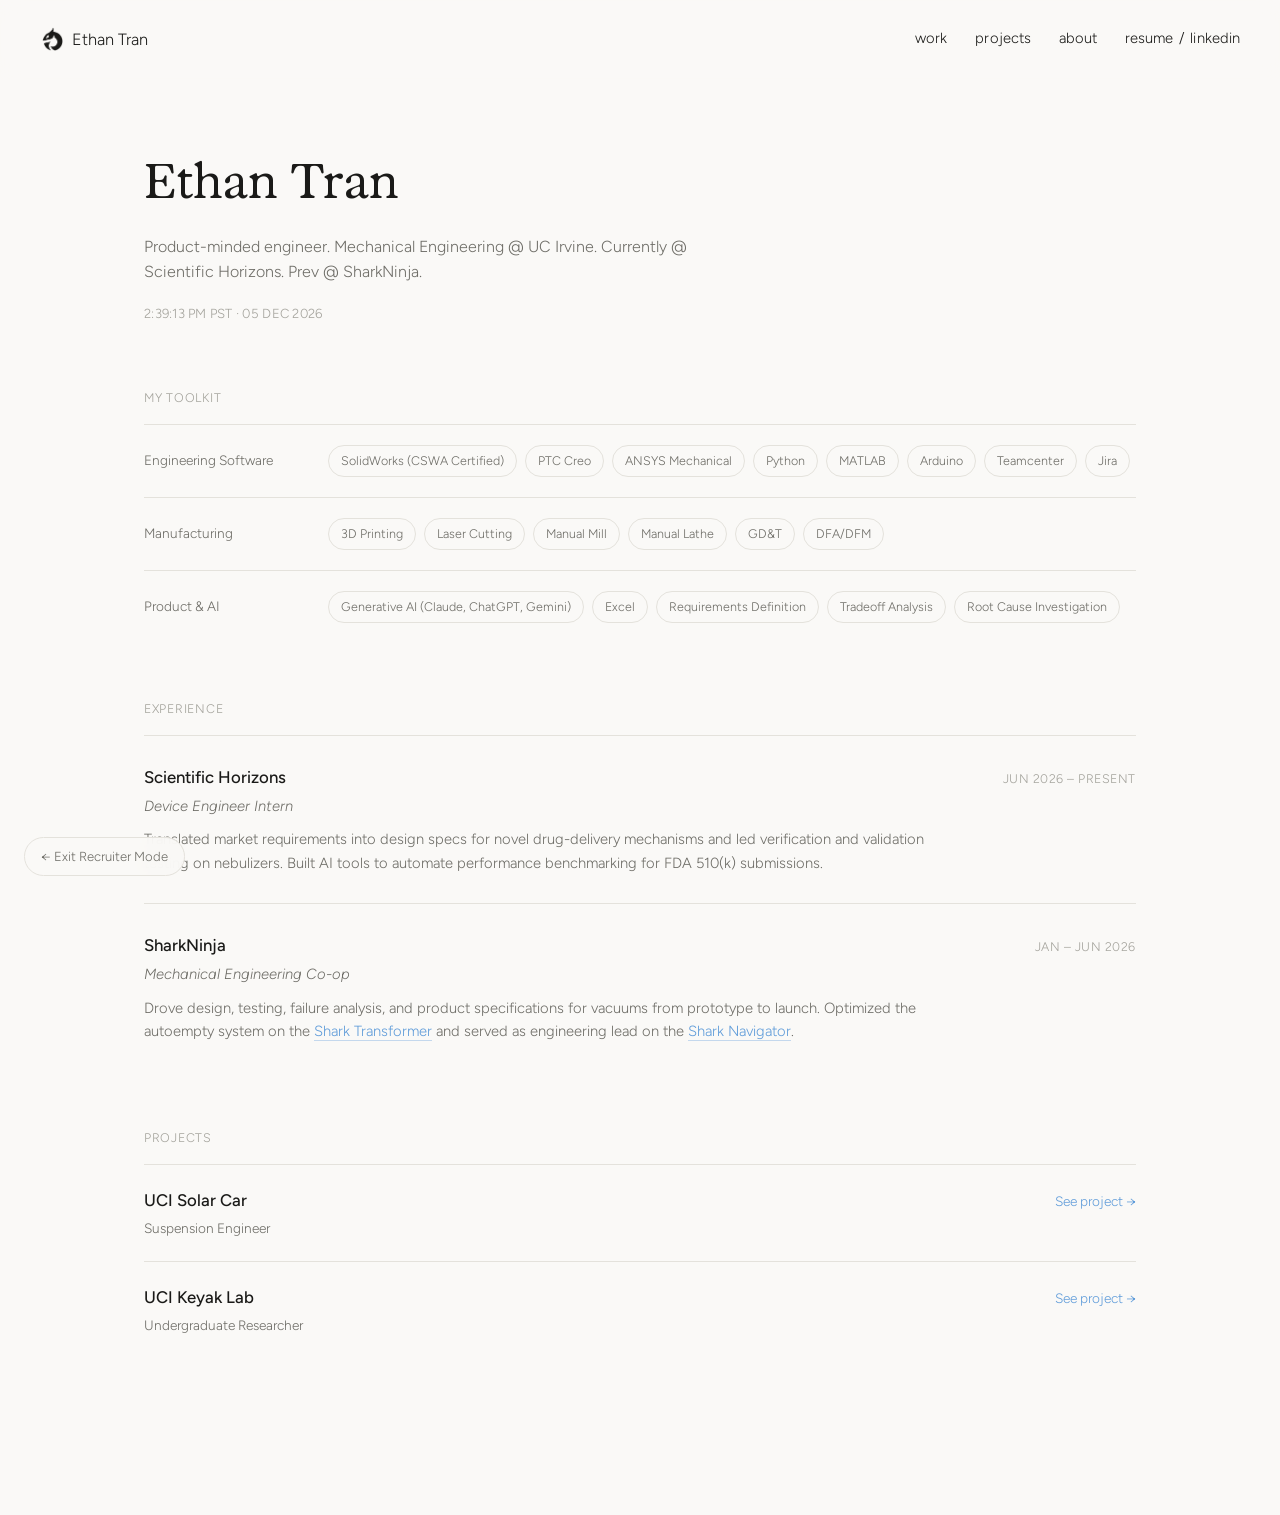
==== recruiter.html @ d41831ea "Move My Toolkit above Experience on Recruiter Mode Co-Authored-By: Claude Sonnet 5 <noreply@anthropi" ====
<!doctype html>
<html lang="en">
<head>
<meta charset="utf-8">
<title>Ethan Tran — Recruiter Mode</title>
<meta name="viewport" content="width=device-width, initial-scale=1" />
<meta name="robots" content="noindex" />
<link rel="icon" type="image/png" href="assets/home/favicon.png">
<link rel="apple-touch-icon" href="assets/home/favicon.png">
<link rel="preconnect" href="https://fonts.googleapis.com">
<link rel="preconnect" href="https://fonts.gstatic.com" crossorigin>
<link href="https://fonts.googleapis.com/css2?family=Figtree:wght@300;400;500;600;700&display=swap" rel="stylesheet">

<style>
  @font-face {
    font-family: "Exposure Trial VAR";
    src: url("assets/home/ExposureTrialVAR.ttf") format("truetype-variations");
    font-weight: 400;
    font-style: normal;
  }

  :root {
    --bg: #faf9f7;
    --bg-panel: #f1efeb;
    --ink: #1a1a18;
    --ink-soft: #6d6c66;
    --ink-faint: #a3a29b;
    --line: #e4e2dc;
    --blue: #5e9bd9;
    --blue-soft: #cfe1f5;
    --focus: #1a1a18;
    --nav-h: 80px;
  }

  @media (prefers-color-scheme: dark) {
    :root:not([data-theme="light"]) {
      --bg: #171613;
      --bg-panel: #201f1b;
      --ink: #f3f2ee;
      --ink-soft: #a4a29a;
      --ink-faint: #6f6d66;
      --line: #322f29;
      --blue: #6fabdc;
      --blue-soft: #2d3a58;
      --focus: #f3f2ee;
    }
  }

  :root[data-theme="dark"] {
    --bg: #171613;
    --bg-panel: #201f1b;
    --ink: #f3f2ee;
    --ink-soft: #a4a29a;
    --ink-faint: #6f6d66;
    --line: #322f29;
    --blue: #6fabdc;
    --blue-soft: #2d3a58;
    --focus: #f3f2ee;
  }

  * { box-sizing: border-box; }

  html { background: var(--bg); }

  body {
    margin: 0;
    background: var(--bg);
    color: var(--ink);
    font-family: "Figtree", -apple-system, BlinkMacSystemFont, "Segoe UI", sans-serif;
    font-weight: 300;
    font-size: 16px;
    line-height: 1.6;
    -webkit-font-smoothing: antialiased;
  }

  a { color: inherit; }

  @media (hover: hover) and (pointer: fine) {
    * { cursor: none !important; }
  }

  .cursor-dot {
    position: fixed;
    top: 0;
    left: 0;
    width: 9px;
    height: 9px;
    border-radius: 50%;
    background: var(--ink);
    pointer-events: none;
    z-index: 998;
    opacity: 0;
    transform: translate(-50%, -50%);
    transition: opacity 0.15s ease, transform 0.06s ease-out;
    will-change: transform, opacity;
  }

  .cursor-dot.is-visible { opacity: 1; }

  .cursor-dot.is-clicking {
    opacity: 0;
    transform: translate(-50%, -50%) scale(0.3);
  }

  .cursor-ripple {
    position: fixed;
    top: 0;
    left: 0;
    width: 11px;
    height: 11px;
    border-radius: 50%;
    border: 1.5px solid var(--ink);
    pointer-events: none;
    z-index: 997;
    transform: translate(-50%, -50%) scale(1);
    opacity: 0.6;
    animation: cursorRipple 0.55s ease-out forwards;
  }

  @keyframes cursorRipple {
    to {
      transform: translate(-50%, -50%) scale(3.4);
      opacity: 0;
    }
  }

  .wrap {
    max-width: 1040px;
    margin: 0 auto;
    padding: 0 24px;
  }

  /* ---------- Nav (same component as index.html) ---------- */

  .site-nav {
    position: fixed;
    top: 0;
    left: 0;
    right: 0;
    z-index: 510;
    display: flex;
    align-items: center;
    justify-content: space-between;
    padding: 26px 40px;
    background: color-mix(in srgb, var(--bg) 90%, transparent);
    backdrop-filter: blur(10px);
    border-bottom: 1px solid transparent;
    transition: border-color 0.25s ease;
  }

  .site-nav.scrolled { border-bottom-color: var(--line); }

  .logo {
    display: flex;
    align-items: center;
    gap: 8px;
    text-decoration: none;
    color: var(--ink-faint);
  }

  .logo-icon {
    display: inline-block;
    width: 24px;
    height: 24px;
    background-color: var(--ink);
    -webkit-mask: url('assets/home/logo-icon.png') no-repeat center / contain;
    mask: url('assets/home/logo-icon.png') no-repeat center / contain;
  }

  .logo-word {
    font-family: "Figtree", -apple-system, BlinkMacSystemFont, "Segoe UI", sans-serif;
    font-size: 1.02rem;
    font-weight: 300;
    color: var(--ink);
  }

  .nav-links {
    display: flex;
    align-items: center;
    gap: 28px;
    font-size: 0.92rem;
    font-weight: 300;
    letter-spacing: 0.005em;
    color: var(--ink);
  }

  .nav-links a,
  .nav-links button {
    text-decoration: none;
    transition: color 0.15s ease, filter 0.25s ease, opacity 0.25s ease;
    filter: blur(0);
    opacity: 1;
  }

  .nav-links a:hover,
  .nav-links button:hover { color: var(--ink); }

  @media (hover: hover) and (pointer: fine) {
    .nav-links:hover a:not(:hover),
    .nav-links:hover button:not(:hover) {
      filter: blur(1.5px);
      opacity: 0.6;
    }

    .nav-links:hover .nav-dropdown:hover a:not(:hover),
    .nav-links:hover .nav-dropdown:hover button:not(:hover) {
      filter: none;
      opacity: 1;
    }
  }

  .nav-combo { display: inline-flex; align-items: center; gap: 6px; }

  .ext-arrow {
    display: inline-block;
    width: 0;
    overflow: hidden;
    opacity: 0;
    line-height: 1;
    vertical-align: middle;
    transform: translate(-3px, 3px);
    transition: opacity 0.18s ease, transform 0.18s ease, width 0.18s ease, margin-left 0.18s ease;
  }

  .nav-combo a:hover .ext-arrow {
    opacity: 1;
    transform: translate(0, 0);
    width: 0.75em;
    margin-left: 2px;
  }

  .nav-dropdown {
    position: relative;
    display: inline-flex;
    align-items: center;
  }

  .nav-dropdown-trigger {
    font: inherit;
    color: inherit;
    background: transparent;
    border: none;
    cursor: pointer;
    position: relative;
    padding: 4px 8px;
    margin: -4px -8px;
    border-radius: 6px;
    transition: color 0.15s ease, filter 0.25s ease, opacity 0.25s ease, background 0.15s ease;
  }

  .nav-dropdown:hover > .nav-dropdown-trigger,
  .nav-dropdown:focus-within > .nav-dropdown-trigger {
    background: var(--bg);
  }

  .nav-dropdown-menu {
    position: absolute;
    top: 100%;
    left: 0;
    padding-top: 14px;
    opacity: 0;
    visibility: hidden;
    transform: translateY(-4px);
    transition: opacity 0.18s ease, transform 0.18s ease, visibility 0.18s;
    z-index: 50;
  }

  .nav-dropdown-menu-inner {
    display: flex;
    flex-direction: column;
    gap: 12px;
    padding: 10px 12px;
    margin: -10px -12px;
    border-radius: 8px;
    background: var(--bg);
  }

  .nav-dropdown-menu-inner a {
    font-family: "Figtree", -apple-system, BlinkMacSystemFont, "Segoe UI", sans-serif;
    font-size: 0.92rem;
    font-weight: 300;
    letter-spacing: 0.005em;
    color: var(--ink-soft);
    white-space: nowrap;
    text-decoration: none;
    transition: color 0.15s ease;
  }

  .nav-dropdown-menu-inner a:hover {
    color: var(--ink);
  }

  @media (hover: hover) and (pointer: fine) {
    .nav-dropdown:hover .nav-dropdown-menu {
      opacity: 1;
      visibility: visible;
      transform: translateY(0);
    }
  }

  .nav-dropdown:focus-within .nav-dropdown-menu {
    opacity: 1;
    visibility: visible;
    transform: translateY(0);
  }

  @media (max-width: 620px) {
    .site-nav { padding: 20px 24px; }
    .nav-links { gap: 12px; font-size: 0.78rem; }
    .logo-word { display: none; }
  }

  /* ---------- Recruiter mode content ---------- */

  .rec-exit-fixed {
    position: fixed;
    left: 24px;
    bottom: 24px;
    z-index: 520;
    text-decoration: none;
    font-size: 0.82rem;
    color: var(--ink-soft);
    background: color-mix(in srgb, var(--bg) 92%, transparent);
    backdrop-filter: blur(10px);
    border: 1px solid var(--line);
    border-radius: 999px;
    padding: 8px 16px;
    transition: color 0.15s ease, border-color 0.15s ease;
  }

  .rec-exit-fixed:hover {
    color: var(--ink);
    border-color: var(--ink-faint);
  }

  .rec-main { padding: calc(var(--nav-h) + 64px) 0 100px; }

  .rec-name {
    font-family: "Exposure Trial VAR", Georgia, "Times New Roman", serif;
    font-size: clamp(2.2rem, 5vw, 3rem);
    font-weight: 400;
    margin: 0 0 14px;
  }

  .rec-tagline {
    font-size: 1rem;
    color: var(--ink-soft);
    max-width: 60ch;
    margin: 0 0 18px;
  }

  .rec-clock {
    font-size: 0.82rem;
    letter-spacing: 0.02em;
    color: var(--ink-faint);
    margin: 0 0 64px;
  }

  .rec-section { margin: 0 0 56px; }

  .rec-section-label {
    font-size: 0.78rem;
    letter-spacing: 0.06em;
    text-transform: uppercase;
    color: var(--ink-faint);
    margin: 0 0 4px;
  }

  .rec-divider {
    height: 1px;
    background: var(--line);
    margin: 16px 0 0;
  }

  .rec-exp-row {
    display: flex;
    align-items: baseline;
    justify-content: space-between;
    gap: 24px;
    padding: 28px 0;
    border-bottom: 1px solid var(--line);
  }

  .rec-exp-row:last-child { border-bottom: none; }

  .rec-exp-role {
    font-style: italic;
    font-size: 0.92rem;
    color: var(--ink-soft);
    margin: 4px 0 0;
  }

  .rec-exp-company {
    font-weight: 500;
    font-size: 1.05rem;
    color: var(--ink);
    margin: 0;
  }

  .rec-exp-desc {
    font-size: 0.92rem;
    font-weight: 300;
    color: var(--ink-soft);
    max-width: 90ch;
    margin: 10px 0 0;
  }

  .rec-exp-desc a {
    color: var(--blue);
    text-decoration: none;
    border-bottom: 1px solid color-mix(in srgb, var(--blue) 35%, transparent);
    transition: border-color 0.15s ease;
  }

  .rec-exp-desc a:hover { border-bottom-color: var(--blue); }

  .rec-exp-dates {
    flex: none;
    font-size: 0.78rem;
    letter-spacing: 0.04em;
    text-transform: uppercase;
    color: var(--ink-faint);
    white-space: nowrap;
    margin: 0;
  }

  .rec-proj-row {
    display: flex;
    align-items: baseline;
    justify-content: space-between;
    gap: 24px;
    padding: 22px 0;
    border-bottom: 1px solid var(--line);
    text-decoration: none;
    transition: opacity 0.15s ease;
  }

  .rec-proj-row:last-child { border-bottom: none; }
  .rec-proj-row:hover { opacity: 0.7; }

  .rec-proj-name {
    font-size: 1.05rem;
    font-weight: 500;
    color: var(--ink);
    margin: 0;
  }

  .rec-proj-role {
    font-size: 0.85rem;
    color: var(--ink-soft);
    margin: 4px 0 0;
  }

  .rec-proj-link {
    flex: none;
    font-size: 0.85rem;
    color: var(--blue);
    white-space: nowrap;
  }

  .rec-skill-row {
    display: flex;
    align-items: baseline;
    gap: 24px;
    padding: 20px 0;
    border-bottom: 1px solid var(--line);
  }

  .rec-skill-row:last-child { border-bottom: none; }

  .rec-skill-label {
    flex: none;
    width: 160px;
    font-size: 0.85rem;
    color: var(--ink-soft);
    margin: 0;
  }

  .rec-skill-tags {
    display: flex;
    flex-wrap: wrap;
    gap: 8px;
  }

  .rec-skill-tags .tag {
    font-size: 0.78rem;
    padding: 5px 12px;
    border-radius: 999px;
    border: 1px solid var(--line);
    color: var(--ink-soft);
  }

  @media (max-width: 620px) {
    .site-nav { padding: 20px 24px; }
    .rec-main { padding: calc(var(--nav-h) + 32px) 0 90px; }
    .rec-exp-row,
    .rec-proj-row { flex-direction: column; gap: 8px; }
    .rec-exp-dates { order: -1; }
    .rec-exit-fixed { left: 16px; bottom: 16px; font-size: 0.78rem; padding: 7px 14px; }
    .rec-skill-row { flex-direction: column; gap: 8px; }
    .rec-skill-label { width: auto; }
  }
</style>
</head>
<body>

<nav class="site-nav" id="siteNav" aria-label="Primary">
  <a class="logo" href="index.html" aria-label="Home">
    <span class="logo-icon" aria-hidden="true"></span>
    <span class="logo-word">Ethan Tran</span>
  </a>
  <div class="nav-links">
    <a href="index.html#work">work</a>
    <a href="index.html#projects">projects</a>
    <a href="index.html#about">about</a>
    <span class="nav-combo">
      <span class="nav-dropdown">
        <button type="button" class="nav-dropdown-trigger">resume</button>
        <span class="nav-dropdown-menu">
          <span class="nav-dropdown-menu-inner">
            <a href="https://docs.google.com/document/d/1rJEJRMKceWwP73SUO2LYY76DwfyI2juCGerYz3LcPVM/edit?usp=sharing" target="_blank" rel="noopener">engineering<span class="ext-arrow" aria-hidden="true">↗</span></a>
            <a href="https://docs.google.com/document/d/1BtlsLGTcUjhMwRgH1eqHENIqk-EYnM8XyZsXeI-KRIs/edit?usp=sharing" target="_blank" rel="noopener">product<span class="ext-arrow" aria-hidden="true">↗</span></a>
          </span>
        </span>
      </span> / <a href="https://www.linkedin.com/in/ethandtran/" target="_blank" rel="noopener">linkedin<span class="ext-arrow" aria-hidden="true">↗</span></a>
    </span>
  </div>
</nav>

<a class="rec-exit-fixed" href="index.html">← Exit Recruiter Mode</a>

<main class="rec-main">
  <div class="wrap">
    <h1 class="rec-name">Ethan Tran</h1>
    <p class="rec-tagline">Product-minded engineer. Mechanical Engineering @ UC Irvine. Currently @ Scientific Horizons. Prev @ SharkNinja.</p>
    <p class="rec-clock" id="recClock">&nbsp;</p>

    <section class="rec-section">
      <p class="rec-section-label">My Toolkit</p>
      <div class="rec-divider"></div>

      <div class="rec-skill-row">
        <p class="rec-skill-label">Engineering Software</p>
        <div class="rec-skill-tags">
          <span class="tag">SolidWorks (CSWA Certified)</span>
          <span class="tag">PTC Creo</span>
          <span class="tag">ANSYS Mechanical</span>
          <span class="tag">Python</span>
          <span class="tag">MATLAB</span>
          <span class="tag">Arduino</span>
          <span class="tag">Teamcenter</span>
          <span class="tag">Jira</span>
        </div>
      </div>

      <div class="rec-skill-row">
        <p class="rec-skill-label">Manufacturing</p>
        <div class="rec-skill-tags">
          <span class="tag">3D Printing</span>
          <span class="tag">Laser Cutting</span>
          <span class="tag">Manual Mill</span>
          <span class="tag">Manual Lathe</span>
          <span class="tag">GD&amp;T</span>
          <span class="tag">DFA/DFM</span>
        </div>
      </div>

      <div class="rec-skill-row">
        <p class="rec-skill-label">Product &amp; AI</p>
        <div class="rec-skill-tags">
          <span class="tag">Generative AI (Claude, ChatGPT, Gemini)</span>
          <span class="tag">Excel</span>
          <span class="tag">Requirements Definition</span>
          <span class="tag">Tradeoff Analysis</span>
          <span class="tag">Root Cause Investigation</span>
        </div>
      </div>
    </section>

    <section class="rec-section">
      <p class="rec-section-label">Experience</p>
      <div class="rec-divider"></div>

      <div class="rec-exp-row">
        <div>
          <p class="rec-exp-company">Scientific Horizons</p>
          <p class="rec-exp-role">Device Engineer Intern</p>
          <p class="rec-exp-desc">Translated market requirements into design specs for novel drug-delivery mechanisms and led verification and validation testing on nebulizers. Built AI tools to automate performance benchmarking for FDA 510(k) submissions.</p>
        </div>
        <p class="rec-exp-dates">Jun 2026 – Present</p>
      </div>

      <div class="rec-exp-row">
        <div>
          <p class="rec-exp-company">SharkNinja</p>
          <p class="rec-exp-role">Mechanical Engineering Co-op</p>
          <p class="rec-exp-desc">Drove design, testing, failure analysis, and product specifications for vacuums from prototype to launch. Optimized the autoempty system on the <a href="https://www.sharkninja.com/shark-transformer-true-pet-upright-vacuum/LX501UPG1.html" target="_blank" rel="noopener">Shark Transformer</a> and served as engineering lead on the <a href="https://www.costco.com/p/-/shark-navigator-lift-away-upright-vacuum-with-reveal-technology/4201031429" target="_blank" rel="noopener">Shark Navigator</a>.</p>
        </div>
        <p class="rec-exp-dates">Jan – Jun 2026</p>
      </div>
    </section>

    <section class="rec-section">
      <p class="rec-section-label">Projects</p>
      <div class="rec-divider"></div>

      <a class="rec-proj-row" href="index.html#project-solar-car">
        <div>
          <p class="rec-proj-name">UCI Solar Car</p>
          <p class="rec-proj-role">Suspension Engineer</p>
        </div>
        <span class="rec-proj-link">See project →</span>
      </a>

      <a class="rec-proj-row" href="index.html#project-keyak-lab">
        <div>
          <p class="rec-proj-name">UCI Keyak Lab</p>
          <p class="rec-proj-role">Undergraduate Researcher</p>
        </div>
        <span class="rec-proj-link">See project →</span>
      </a>
    </section>
  </div>
</main>

<div class="cursor-dot" id="cursorDot" aria-hidden="true"></div>

<script>
  (function () {
    // Same nav behavior as index.html: border appears once scrolled, and
    // --nav-h is measured (not guessed) so .rec-main's clearance padding
    // always matches the nav's real height at any width.
    var nav = document.getElementById('siteNav');
    window.addEventListener('scroll', function () {
      nav.classList.toggle('scrolled', window.scrollY > 20);
    }, { passive: true });

    var syncNavHeight = function () {
      document.documentElement.style.setProperty('--nav-h', nav.offsetHeight + 'px');
    };
    syncNavHeight();
    window.addEventListener('resize', syncNavHeight);
    if ('ResizeObserver' in window) new ResizeObserver(syncNavHeight).observe(nav);

    // Resume dropdown: blur the link after a click so the menu doesn't
    // stay stuck open once the mouse leaves.
    document.querySelectorAll('.nav-dropdown a, .nav-dropdown button').forEach(function (a) {
      a.addEventListener('click', function () { a.blur(); });
    });

    // Custom cursor dot (same as index.html: replaces the system pointer)
    var hasFinePointer = window.matchMedia('(hover: hover) and (pointer: fine)').matches;
    var cursorDot = document.getElementById('cursorDot');
    if (cursorDot && hasFinePointer) {
      document.addEventListener('mousemove', function (e) {
        cursorDot.style.left = e.clientX + 'px';
        cursorDot.style.top = e.clientY + 'px';
        cursorDot.classList.add('is-visible');
      });
      document.addEventListener('mouseleave', function () {
        cursorDot.classList.remove('is-visible');
      });

      // Click: the dot ducks out and a ring ripples outward from the click point
      document.addEventListener('mousedown', function (e) {
        var ripple = document.createElement('div');
        ripple.className = 'cursor-ripple';
        ripple.style.left = e.clientX + 'px';
        ripple.style.top = e.clientY + 'px';
        document.body.appendChild(ripple);
        ripple.addEventListener('animationend', function () {
          ripple.remove();
        });

        cursorDot.classList.add('is-clicking');
        setTimeout(function () {
          cursorDot.classList.remove('is-clicking');
        }, 200);
      });
    }
  })();

  (function () {
    // Same technique as index.html's footer clock (Intl.DateTimeFormat
    // pinned to America/Los_Angeles), just with richer format options to
    // get the fuller "1:40:28 AM PDT · 13 SEP 2026" display this page wants.
    var el = document.getElementById('recClock');
    function tick() {
      try {
        var now = new Date();
        var timeStr = new Intl.DateTimeFormat('en-US', {
          timeZone: 'America/Los_Angeles',
          hour: 'numeric', minute: '2-digit', second: '2-digit',
          hour12: true, timeZoneName: 'short'
        }).format(now);
        var parts = new Intl.DateTimeFormat('en-US', {
          timeZone: 'America/Los_Angeles',
          day: '2-digit', month: 'short', year: 'numeric'
        }).formatToParts(now);
        var day, month, year;
        parts.forEach(function (p) {
          if (p.type === 'day') day = p.value;
          if (p.type === 'month') month = p.value.toUpperCase();
          if (p.type === 'year') year = p.value;
        });
        el.textContent = timeStr + ' · ' + day + ' ' + month + ' ' + year;
      } catch (e) { /* leave placeholder */ }
    }
    tick();
    setInterval(tick, 1000);
  })();
</script>

</body>
</html>
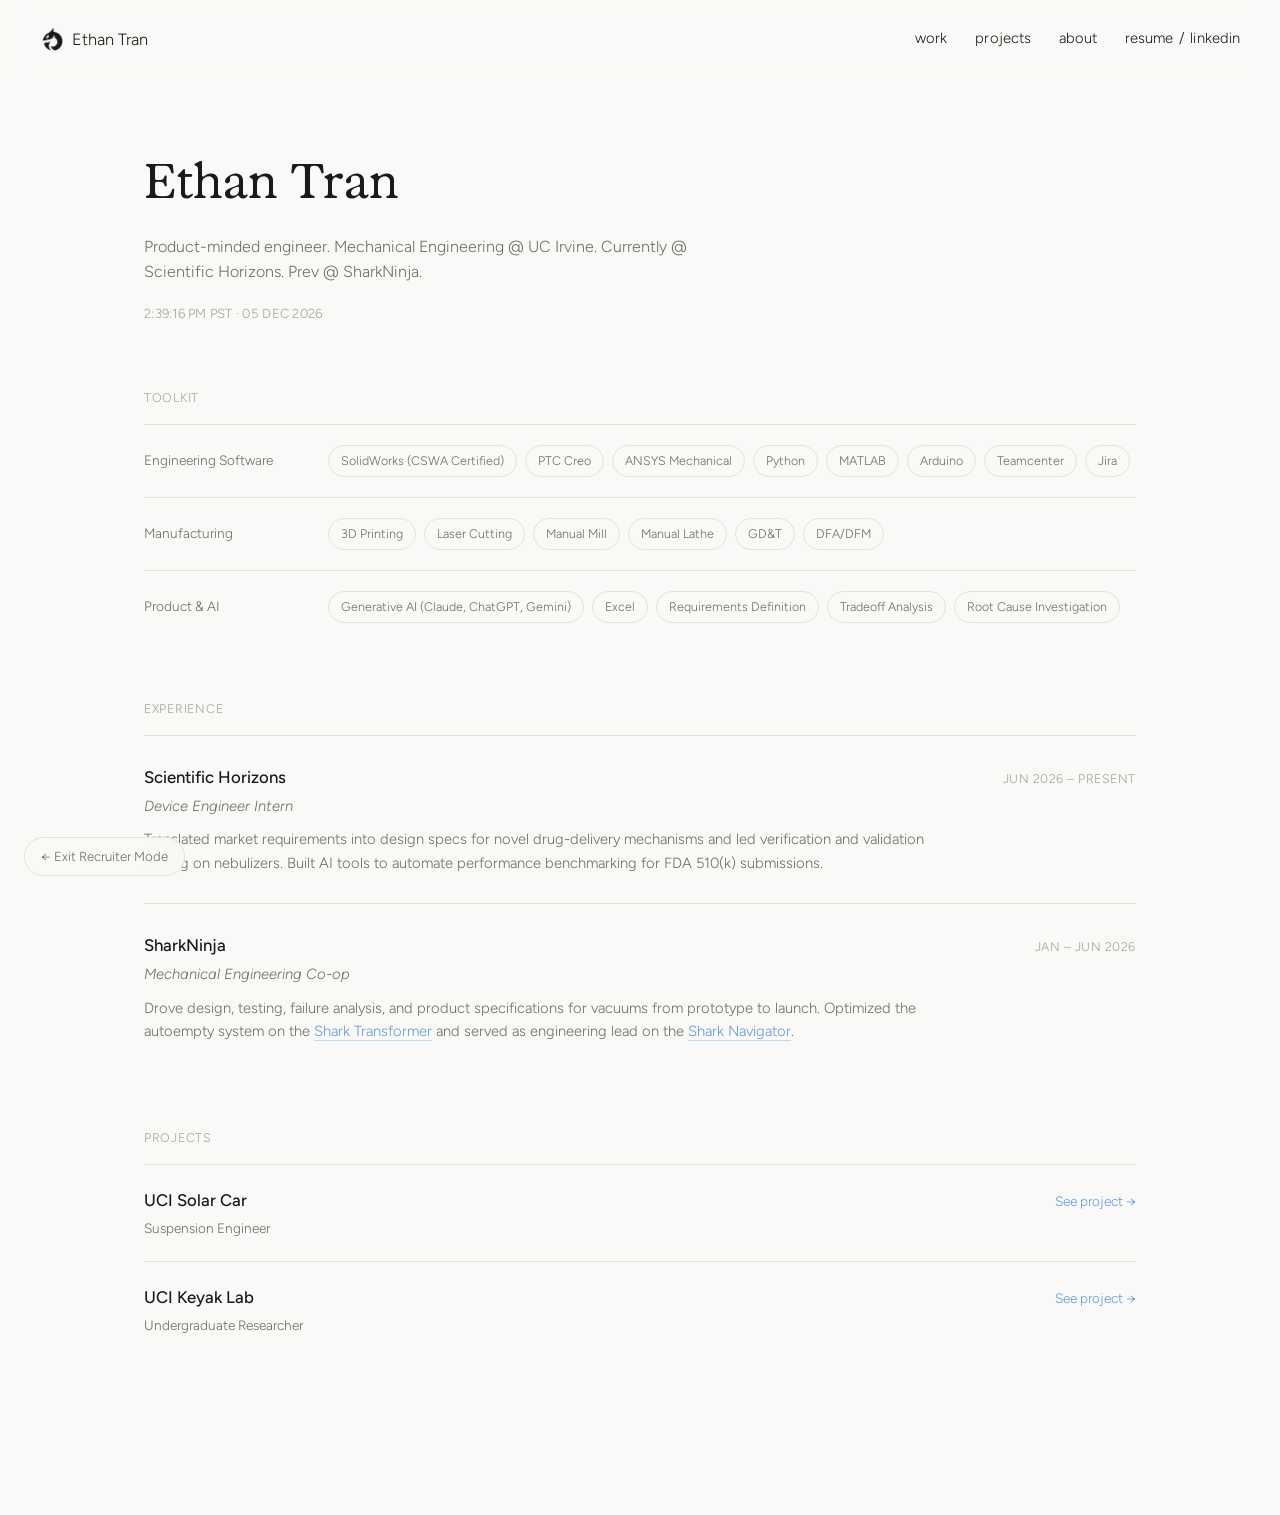
==== commit 05237b76: "Rename "My Toolkit" section label to "Toolkit" Co-Authored-By: Claude Sonnet 5 <noreply@anthropic.co" ====
--- a/recruiter.html
+++ b/recruiter.html
@@ -536,7 +536,7 @@
     <p class="rec-clock" id="recClock">&nbsp;</p>
 
     <section class="rec-section">
-      <p class="rec-section-label">My Toolkit</p>
+      <p class="rec-section-label">Toolkit</p>
       <div class="rec-divider"></div>
 
       <div class="rec-skill-row">
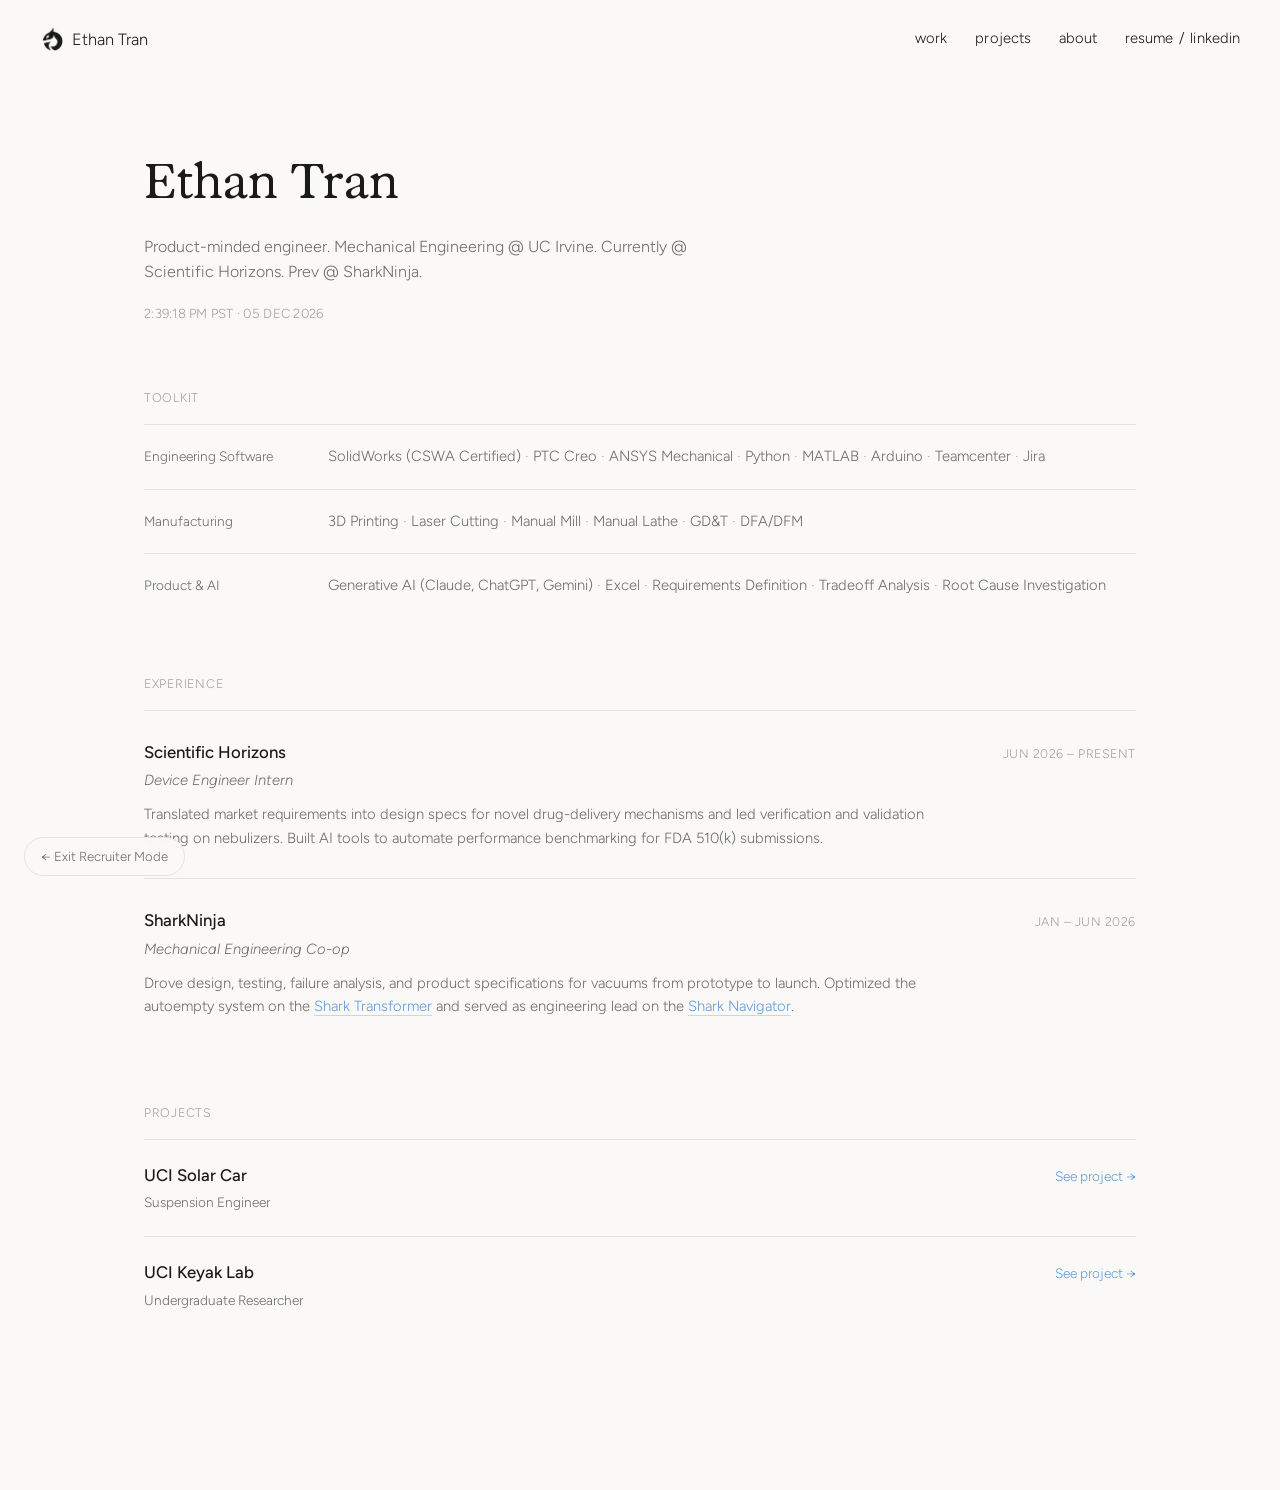
==== commit 00f31904: "Replace toolkit pill chips with a dot-separated list Co-Authored-By: Claude Sonnet 5 <noreply@anthro" ====
--- a/recruiter.html
+++ b/recruiter.html
@@ -479,15 +479,13 @@
   .rec-skill-tags {
     display: flex;
     flex-wrap: wrap;
-    gap: 8px;
-  }
-
-  .rec-skill-tags .tag {
-    font-size: 0.78rem;
-    padding: 5px 12px;
-    border-radius: 999px;
-    border: 1px solid var(--line);
+    font-size: 0.92rem;
     color: var(--ink-soft);
+  }
+
+  .rec-skill-tags .skill-item:not(:last-child)::after {
+    content: "\00a0\00b7\00a0";
+    color: var(--ink-faint);
   }
 
   @media (max-width: 620px) {
@@ -542,37 +540,37 @@
       <div class="rec-skill-row">
         <p class="rec-skill-label">Engineering Software</p>
         <div class="rec-skill-tags">
-          <span class="tag">SolidWorks (CSWA Certified)</span>
-          <span class="tag">PTC Creo</span>
-          <span class="tag">ANSYS Mechanical</span>
-          <span class="tag">Python</span>
-          <span class="tag">MATLAB</span>
-          <span class="tag">Arduino</span>
-          <span class="tag">Teamcenter</span>
-          <span class="tag">Jira</span>
+          <span class="skill-item">SolidWorks (CSWA Certified)</span>
+          <span class="skill-item">PTC Creo</span>
+          <span class="skill-item">ANSYS Mechanical</span>
+          <span class="skill-item">Python</span>
+          <span class="skill-item">MATLAB</span>
+          <span class="skill-item">Arduino</span>
+          <span class="skill-item">Teamcenter</span>
+          <span class="skill-item">Jira</span>
         </div>
       </div>
 
       <div class="rec-skill-row">
         <p class="rec-skill-label">Manufacturing</p>
         <div class="rec-skill-tags">
-          <span class="tag">3D Printing</span>
-          <span class="tag">Laser Cutting</span>
-          <span class="tag">Manual Mill</span>
-          <span class="tag">Manual Lathe</span>
-          <span class="tag">GD&amp;T</span>
-          <span class="tag">DFA/DFM</span>
+          <span class="skill-item">3D Printing</span>
+          <span class="skill-item">Laser Cutting</span>
+          <span class="skill-item">Manual Mill</span>
+          <span class="skill-item">Manual Lathe</span>
+          <span class="skill-item">GD&amp;T</span>
+          <span class="skill-item">DFA/DFM</span>
         </div>
       </div>
 
       <div class="rec-skill-row">
         <p class="rec-skill-label">Product &amp; AI</p>
         <div class="rec-skill-tags">
-          <span class="tag">Generative AI (Claude, ChatGPT, Gemini)</span>
-          <span class="tag">Excel</span>
-          <span class="tag">Requirements Definition</span>
-          <span class="tag">Tradeoff Analysis</span>
-          <span class="tag">Root Cause Investigation</span>
+          <span class="skill-item">Generative AI (Claude, ChatGPT, Gemini)</span>
+          <span class="skill-item">Excel</span>
+          <span class="skill-item">Requirements Definition</span>
+          <span class="skill-item">Tradeoff Analysis</span>
+          <span class="skill-item">Root Cause Investigation</span>
         </div>
       </div>
     </section>
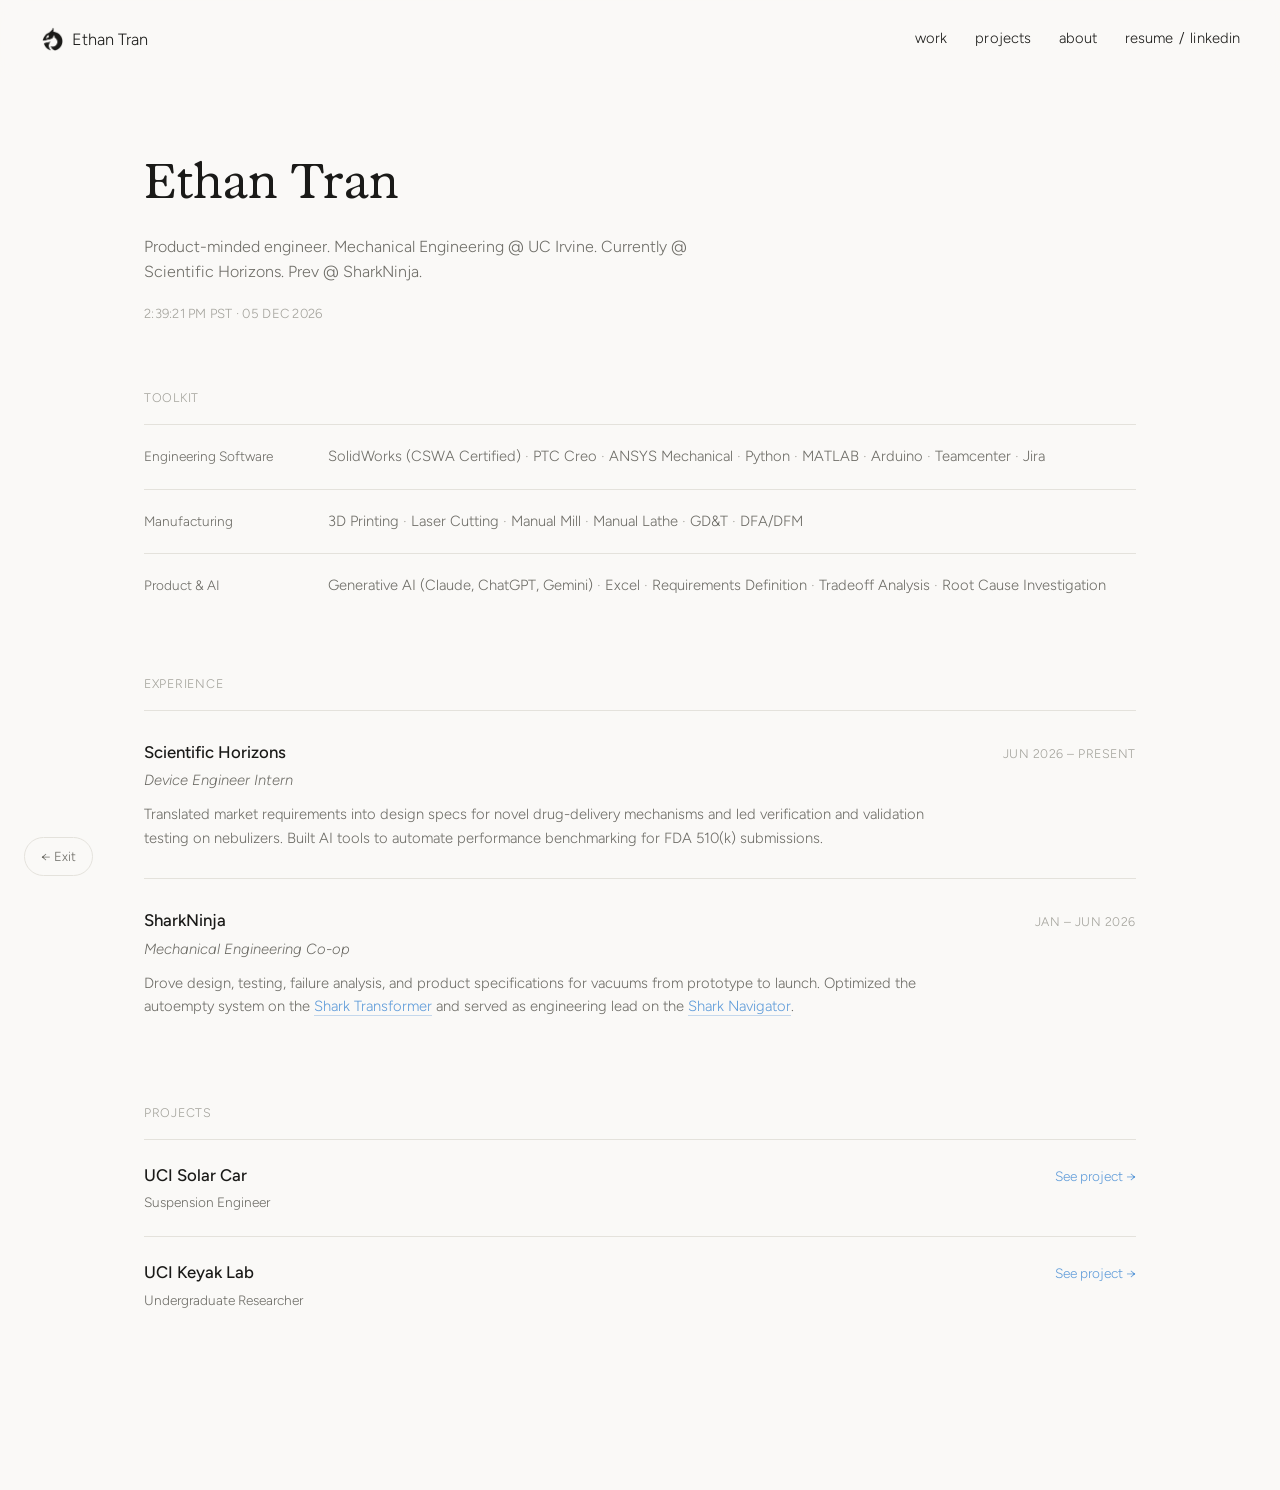
==== commit 93b84728: "Shorten exit button text to "Exit" Co-Authored-By: Claude Sonnet 5 <noreply@anthropic.com>" ====
--- a/recruiter.html
+++ b/recruiter.html
@@ -525,7 +525,7 @@
   </div>
 </nav>
 
-<a class="rec-exit-fixed" href="index.html">← Exit Recruiter Mode</a>
+<a class="rec-exit-fixed" href="index.html">← Exit</a>
 
 <main class="rec-main">
   <div class="wrap">
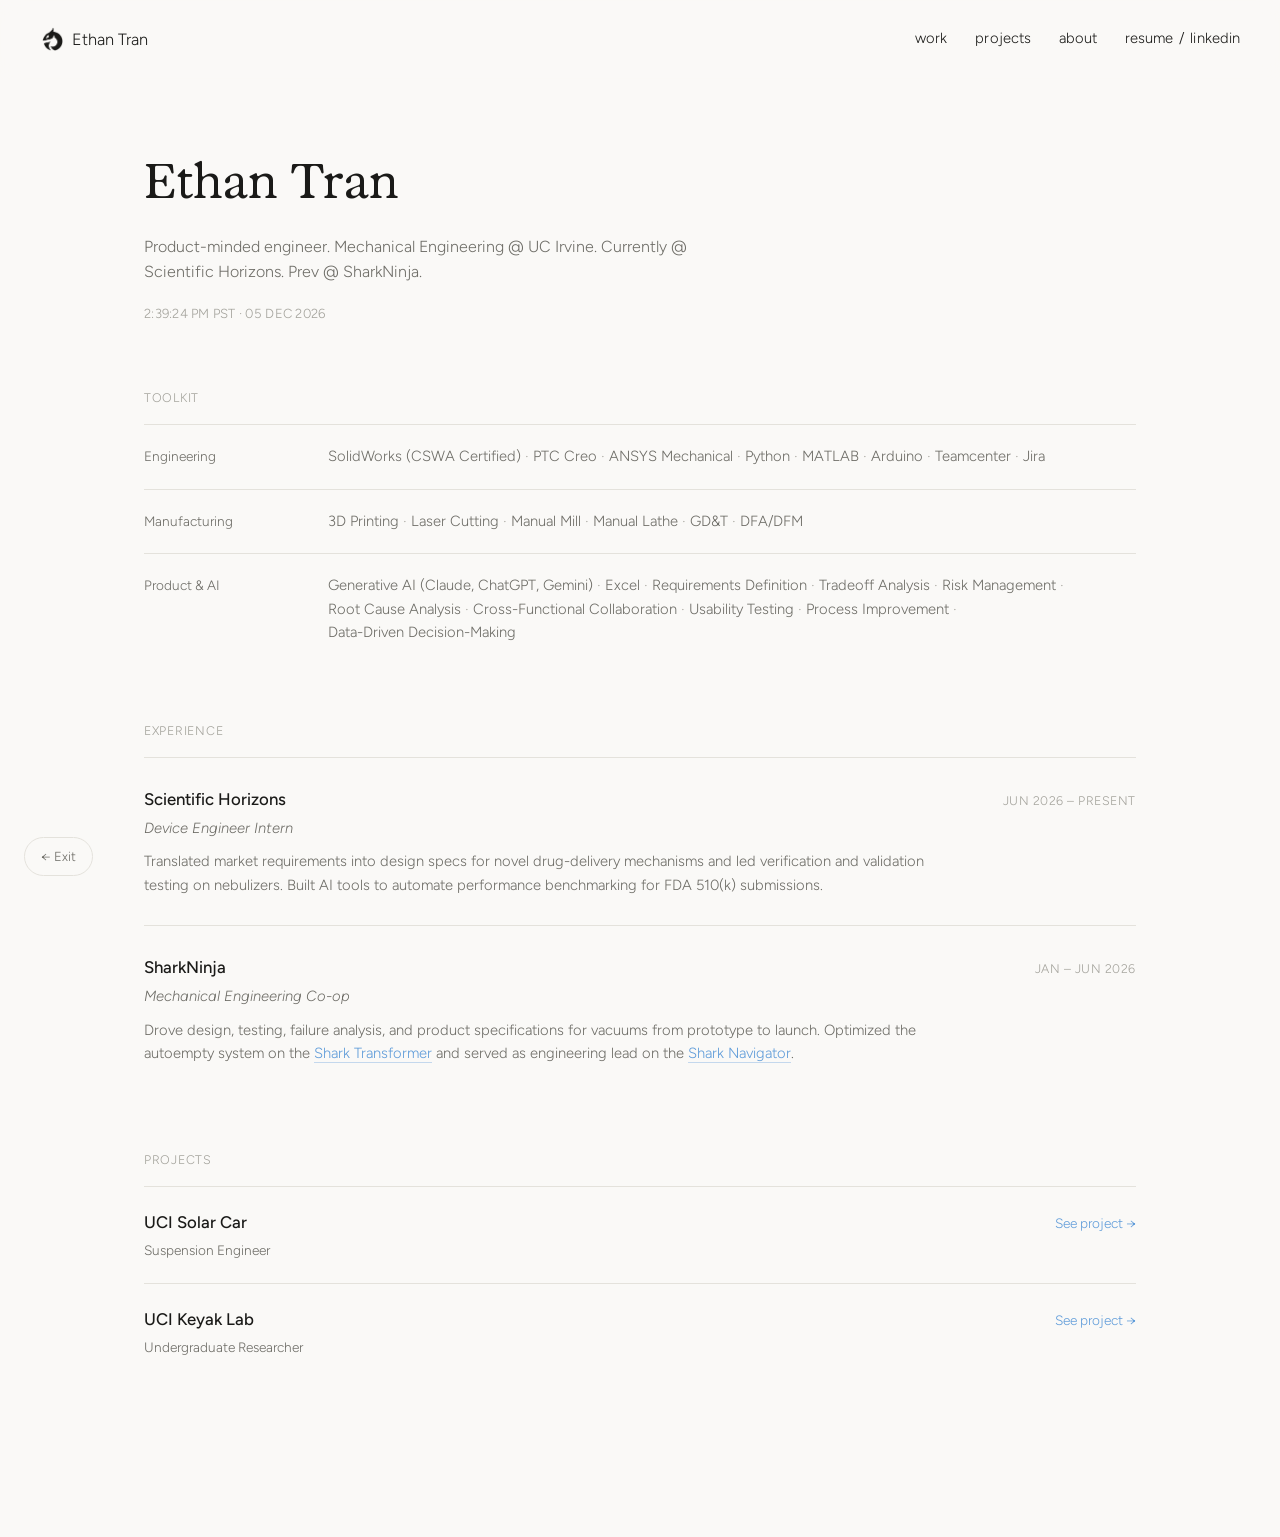
==== commit 08c7fd66: "Update Toolkit section on Recruiter Mode Rename "Engineering Software" label to "Engineering", and f" ====
--- a/recruiter.html
+++ b/recruiter.html
@@ -538,7 +538,7 @@
       <div class="rec-divider"></div>
 
       <div class="rec-skill-row">
-        <p class="rec-skill-label">Engineering Software</p>
+        <p class="rec-skill-label">Engineering</p>
         <div class="rec-skill-tags">
           <span class="skill-item">SolidWorks (CSWA Certified)</span>
           <span class="skill-item">PTC Creo</span>
@@ -570,7 +570,12 @@
           <span class="skill-item">Excel</span>
           <span class="skill-item">Requirements Definition</span>
           <span class="skill-item">Tradeoff Analysis</span>
-          <span class="skill-item">Root Cause Investigation</span>
+          <span class="skill-item">Risk Management</span>
+          <span class="skill-item">Root Cause Analysis</span>
+          <span class="skill-item">Cross-Functional Collaboration</span>
+          <span class="skill-item">Usability Testing</span>
+          <span class="skill-item">Process Improvement</span>
+          <span class="skill-item">Data-Driven Decision-Making</span>
         </div>
       </div>
     </section>
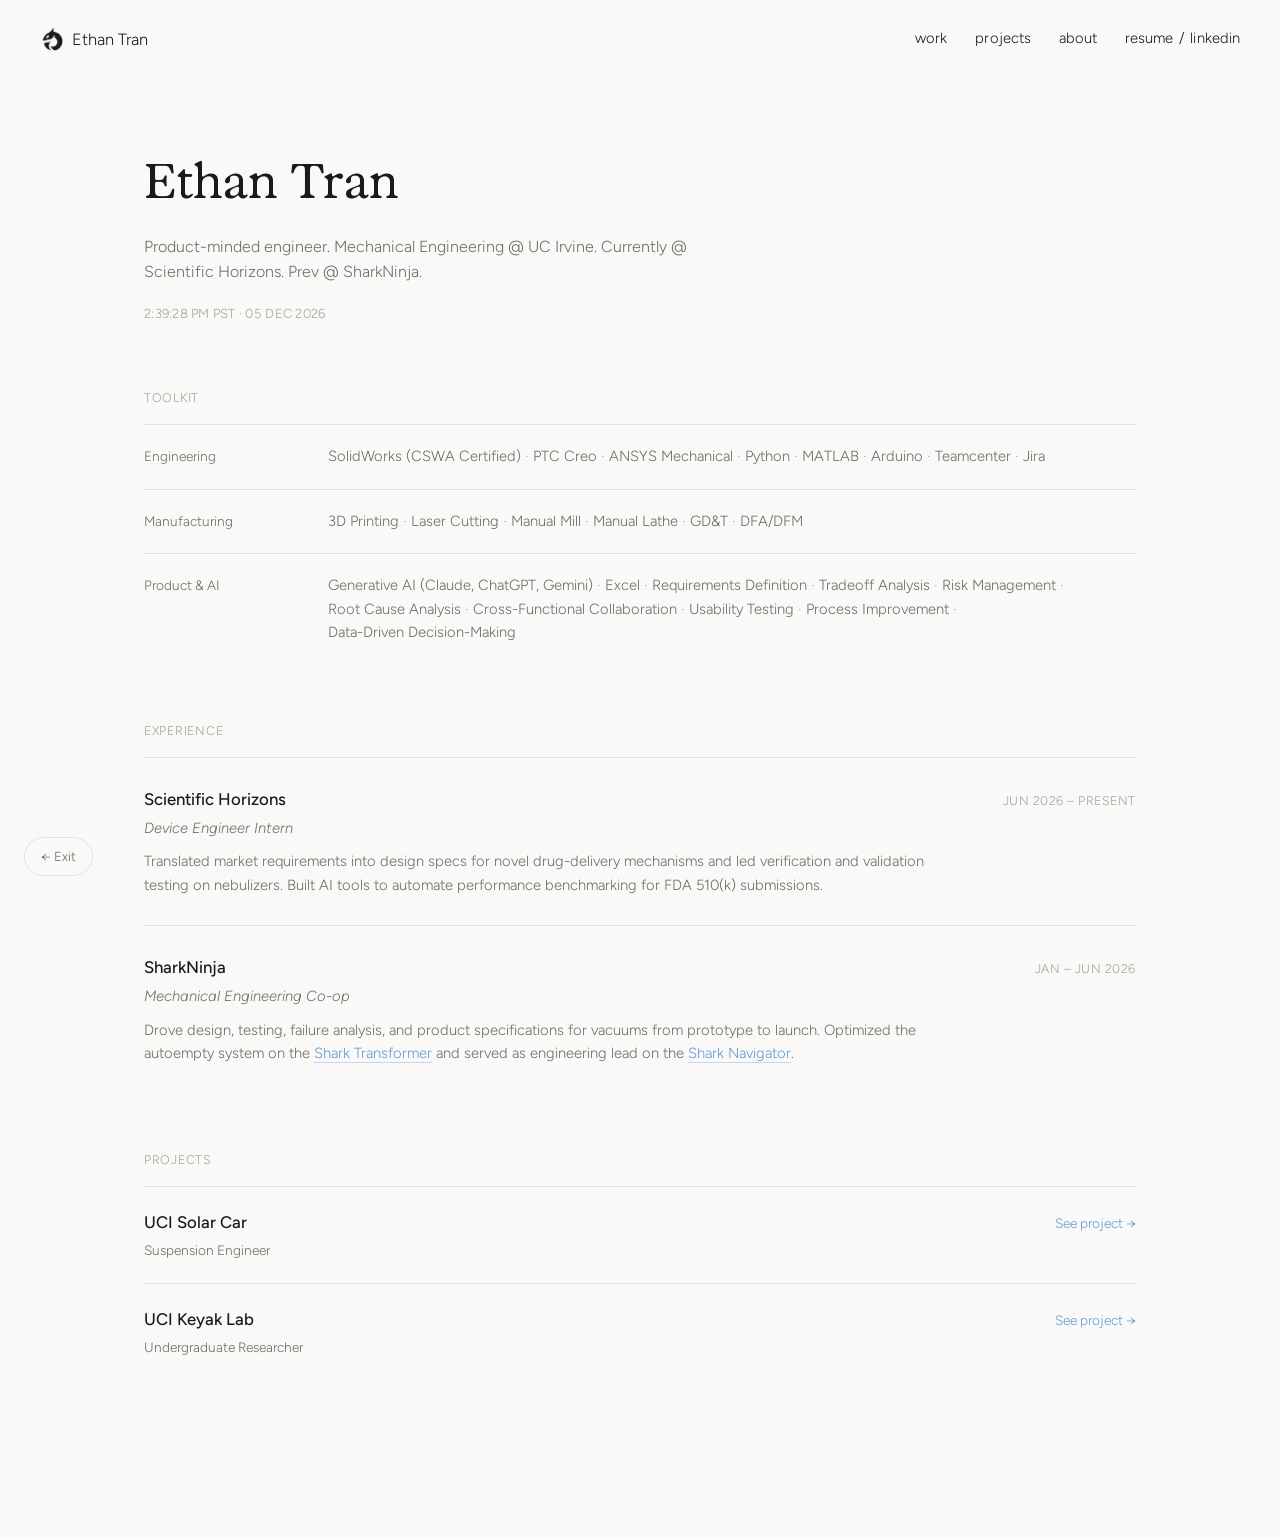
==== commit 659c07c9: "Update engineering and product resume links Co-Authored-By: Claude Opus 5.5 <noreply@anthropic.com>" ====
--- a/recruiter.html
+++ b/recruiter.html
@@ -516,8 +516,8 @@
         <button type="button" class="nav-dropdown-trigger">resume</button>
         <span class="nav-dropdown-menu">
           <span class="nav-dropdown-menu-inner">
-            <a href="https://docs.google.com/document/d/1rJEJRMKceWwP73SUO2LYY76DwfyI2juCGerYz3LcPVM/edit?usp=sharing" target="_blank" rel="noopener">engineering<span class="ext-arrow" aria-hidden="true">↗</span></a>
-            <a href="https://docs.google.com/document/d/1BtlsLGTcUjhMwRgH1eqHENIqk-EYnM8XyZsXeI-KRIs/edit?usp=sharing" target="_blank" rel="noopener">product<span class="ext-arrow" aria-hidden="true">↗</span></a>
+            <a href="https://docs.google.com/document/d/1LJPn7eDtAfSASAzcQccfubz7DAlrbPLajP_lorCI3K4/edit?usp=sharing" target="_blank" rel="noopener">engineering<span class="ext-arrow" aria-hidden="true">↗</span></a>
+            <a href="https://docs.google.com/document/d/1DYT8YX8rW6-q6ttVLRLtgjxWq_AeZ0S-1CncRR_IQs0/edit?usp=sharing" target="_blank" rel="noopener">product<span class="ext-arrow" aria-hidden="true">↗</span></a>
           </span>
         </span>
       </span> / <a href="https://www.linkedin.com/in/ethandtran/" target="_blank" rel="noopener">linkedin<span class="ext-arrow" aria-hidden="true">↗</span></a>
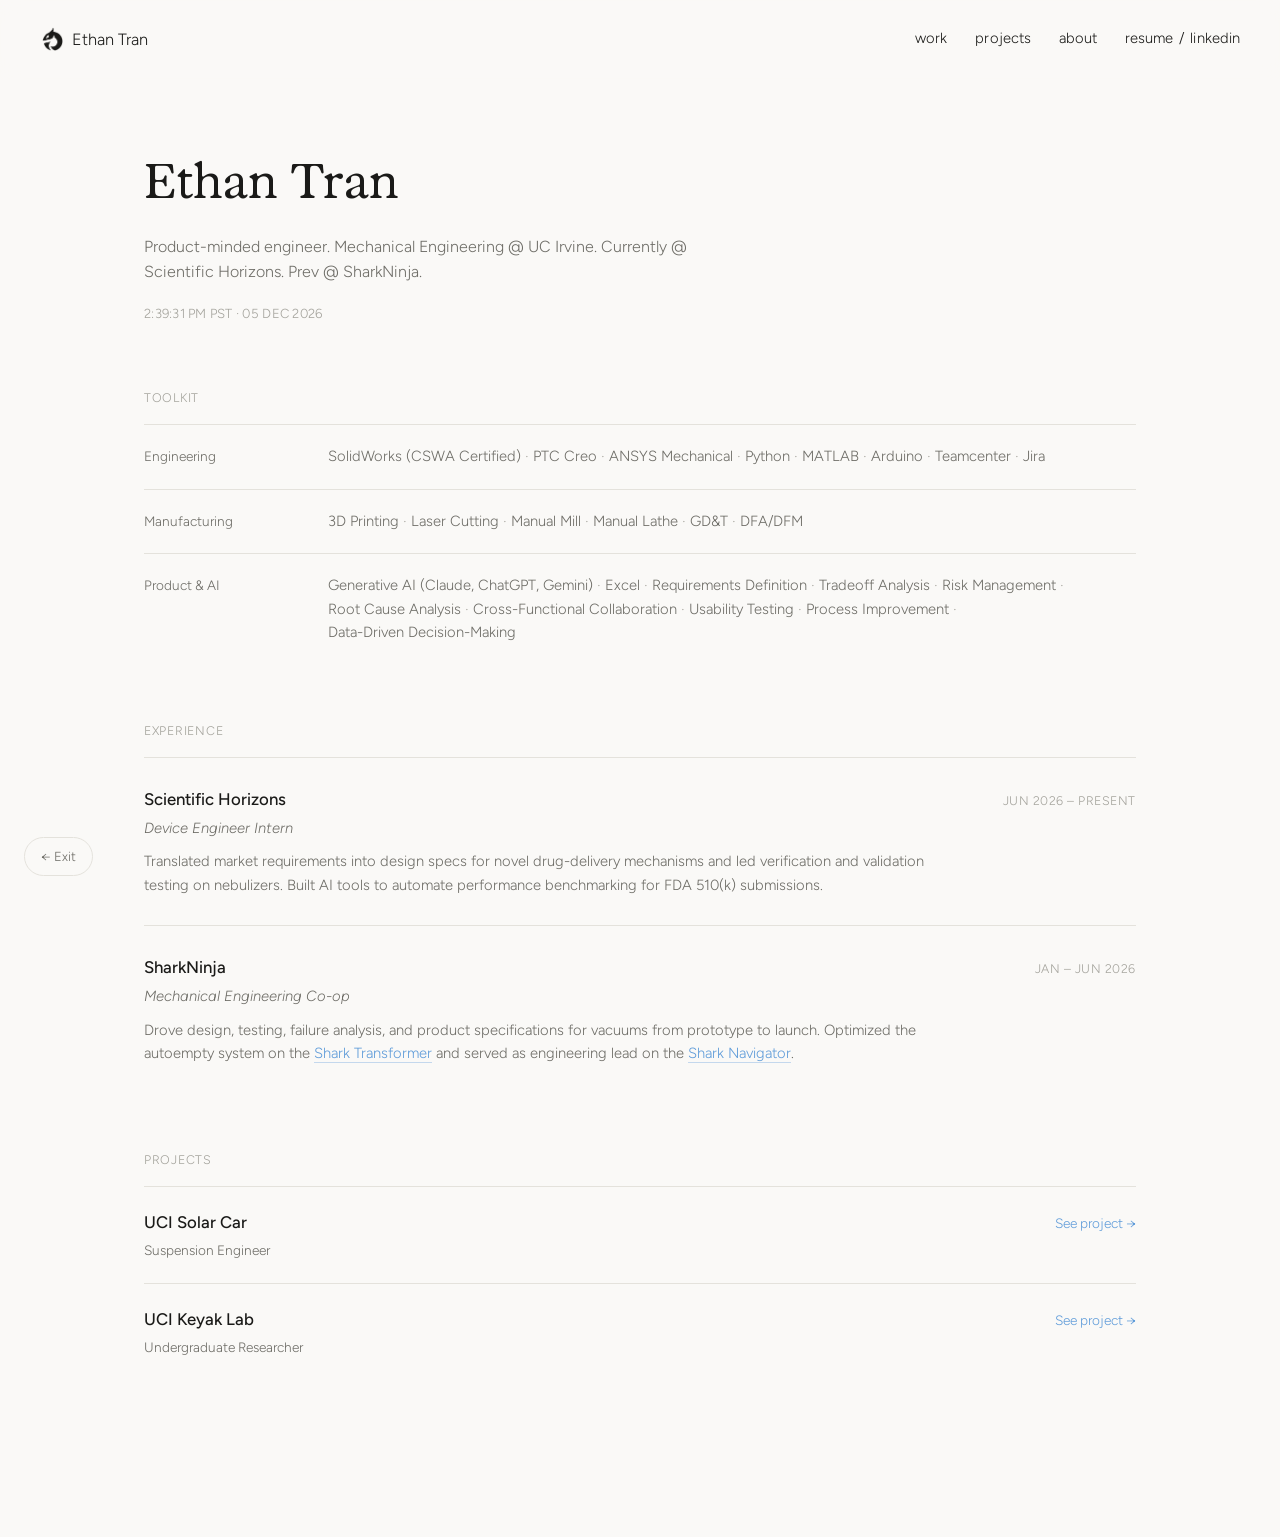
==== commit df7658ac: "Update product resume links" ====
--- a/recruiter.html
+++ b/recruiter.html
@@ -517,7 +517,7 @@
         <span class="nav-dropdown-menu">
           <span class="nav-dropdown-menu-inner">
             <a href="https://docs.google.com/document/d/1LJPn7eDtAfSASAzcQccfubz7DAlrbPLajP_lorCI3K4/edit?usp=sharing" target="_blank" rel="noopener">engineering<span class="ext-arrow" aria-hidden="true">↗</span></a>
-            <a href="https://docs.google.com/document/d/1DYT8YX8rW6-q6ttVLRLtgjxWq_AeZ0S-1CncRR_IQs0/edit?usp=sharing" target="_blank" rel="noopener">product<span class="ext-arrow" aria-hidden="true">↗</span></a>
+            <a href="https://docs.google.com/document/d/1uEIafMsD_AlD3kv9mP2bSi7nLhQRdXXEdCts1QhKY5o/edit?usp=sharing" target="_blank" rel="noopener">product<span class="ext-arrow" aria-hidden="true">↗</span></a>
           </span>
         </span>
       </span> / <a href="https://www.linkedin.com/in/ethandtran/" target="_blank" rel="noopener">linkedin<span class="ext-arrow" aria-hidden="true">↗</span></a>
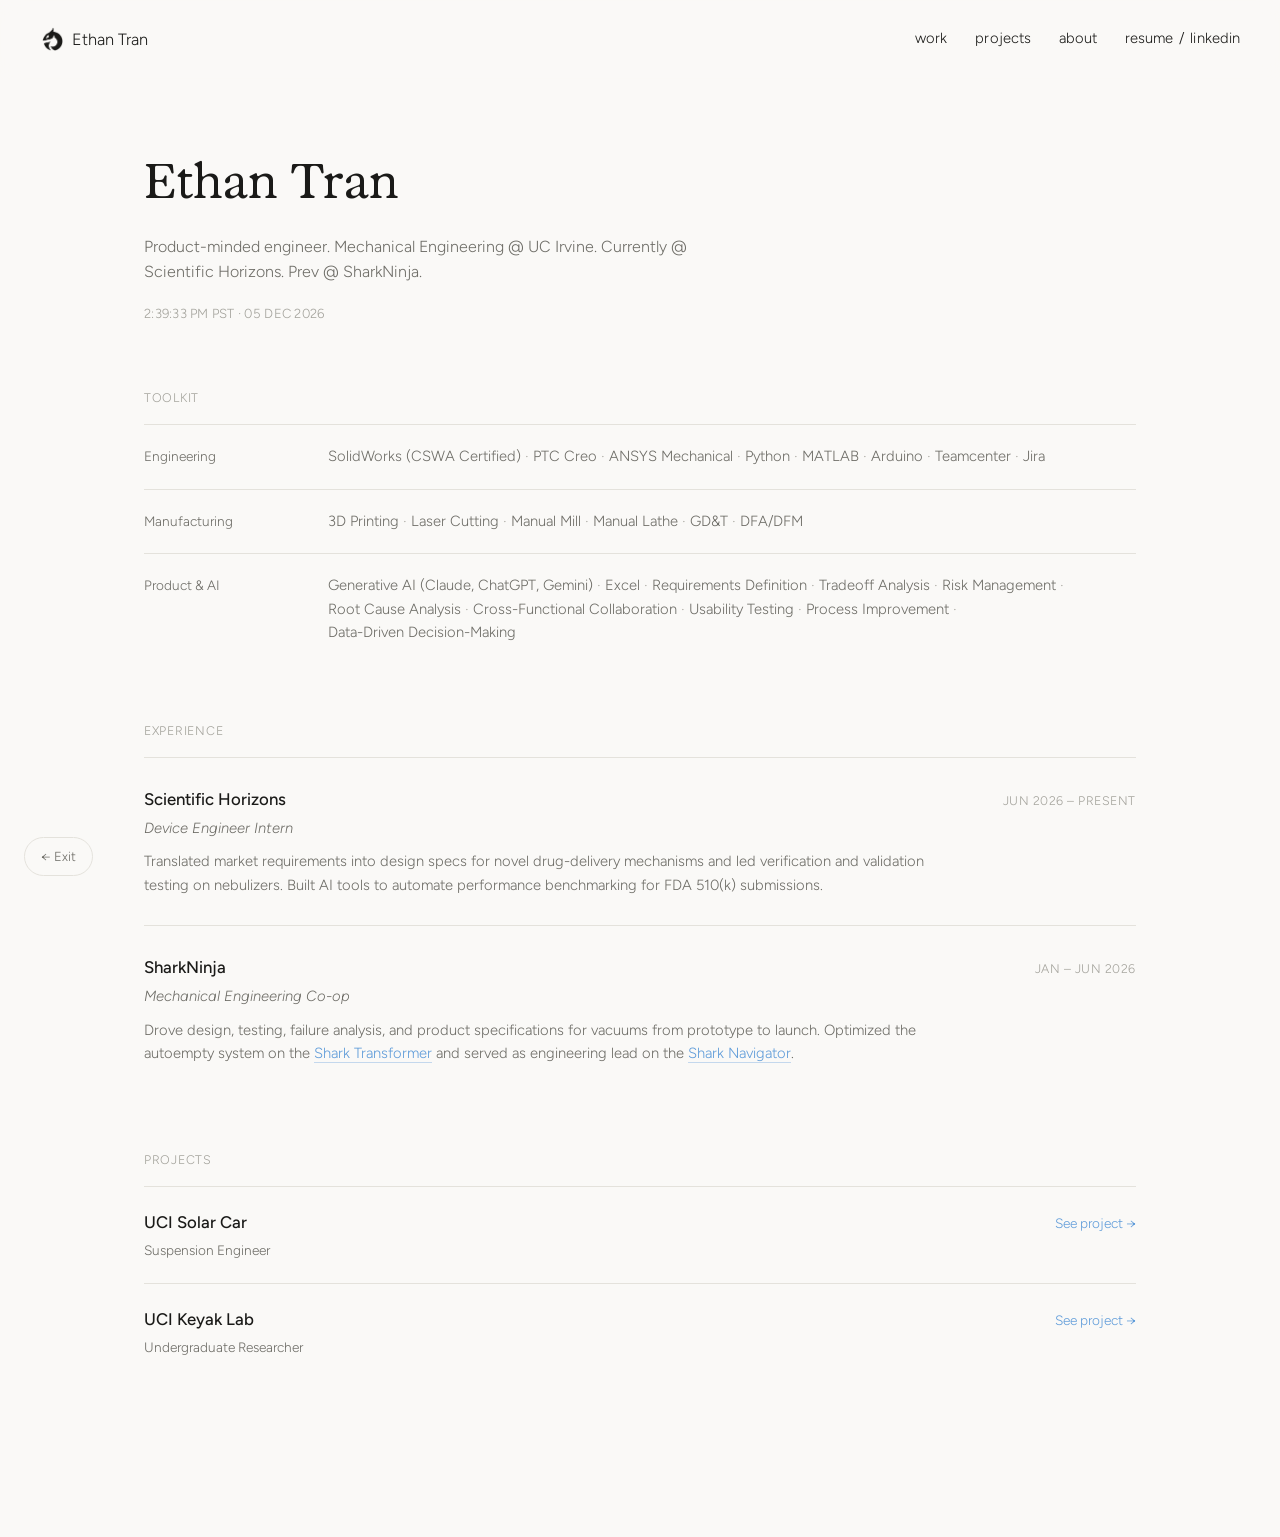
==== commit 955a0168: "Update product resume links" ====
--- a/recruiter.html
+++ b/recruiter.html
@@ -517,7 +517,7 @@
         <span class="nav-dropdown-menu">
           <span class="nav-dropdown-menu-inner">
             <a href="https://docs.google.com/document/d/1LJPn7eDtAfSASAzcQccfubz7DAlrbPLajP_lorCI3K4/edit?usp=sharing" target="_blank" rel="noopener">engineering<span class="ext-arrow" aria-hidden="true">↗</span></a>
-            <a href="https://docs.google.com/document/d/1uEIafMsD_AlD3kv9mP2bSi7nLhQRdXXEdCts1QhKY5o/edit?usp=sharing" target="_blank" rel="noopener">product<span class="ext-arrow" aria-hidden="true">↗</span></a>
+            <a href="https://docs.google.com/document/d/1FIWJYNV4GyLf50VrKur8pAxX2PLaGaF_H9uuuHPjCiw/edit?usp=sharing" target="_blank" rel="noopener">product<span class="ext-arrow" aria-hidden="true">↗</span></a>
           </span>
         </span>
       </span> / <a href="https://www.linkedin.com/in/ethandtran/" target="_blank" rel="noopener">linkedin<span class="ext-arrow" aria-hidden="true">↗</span></a>
